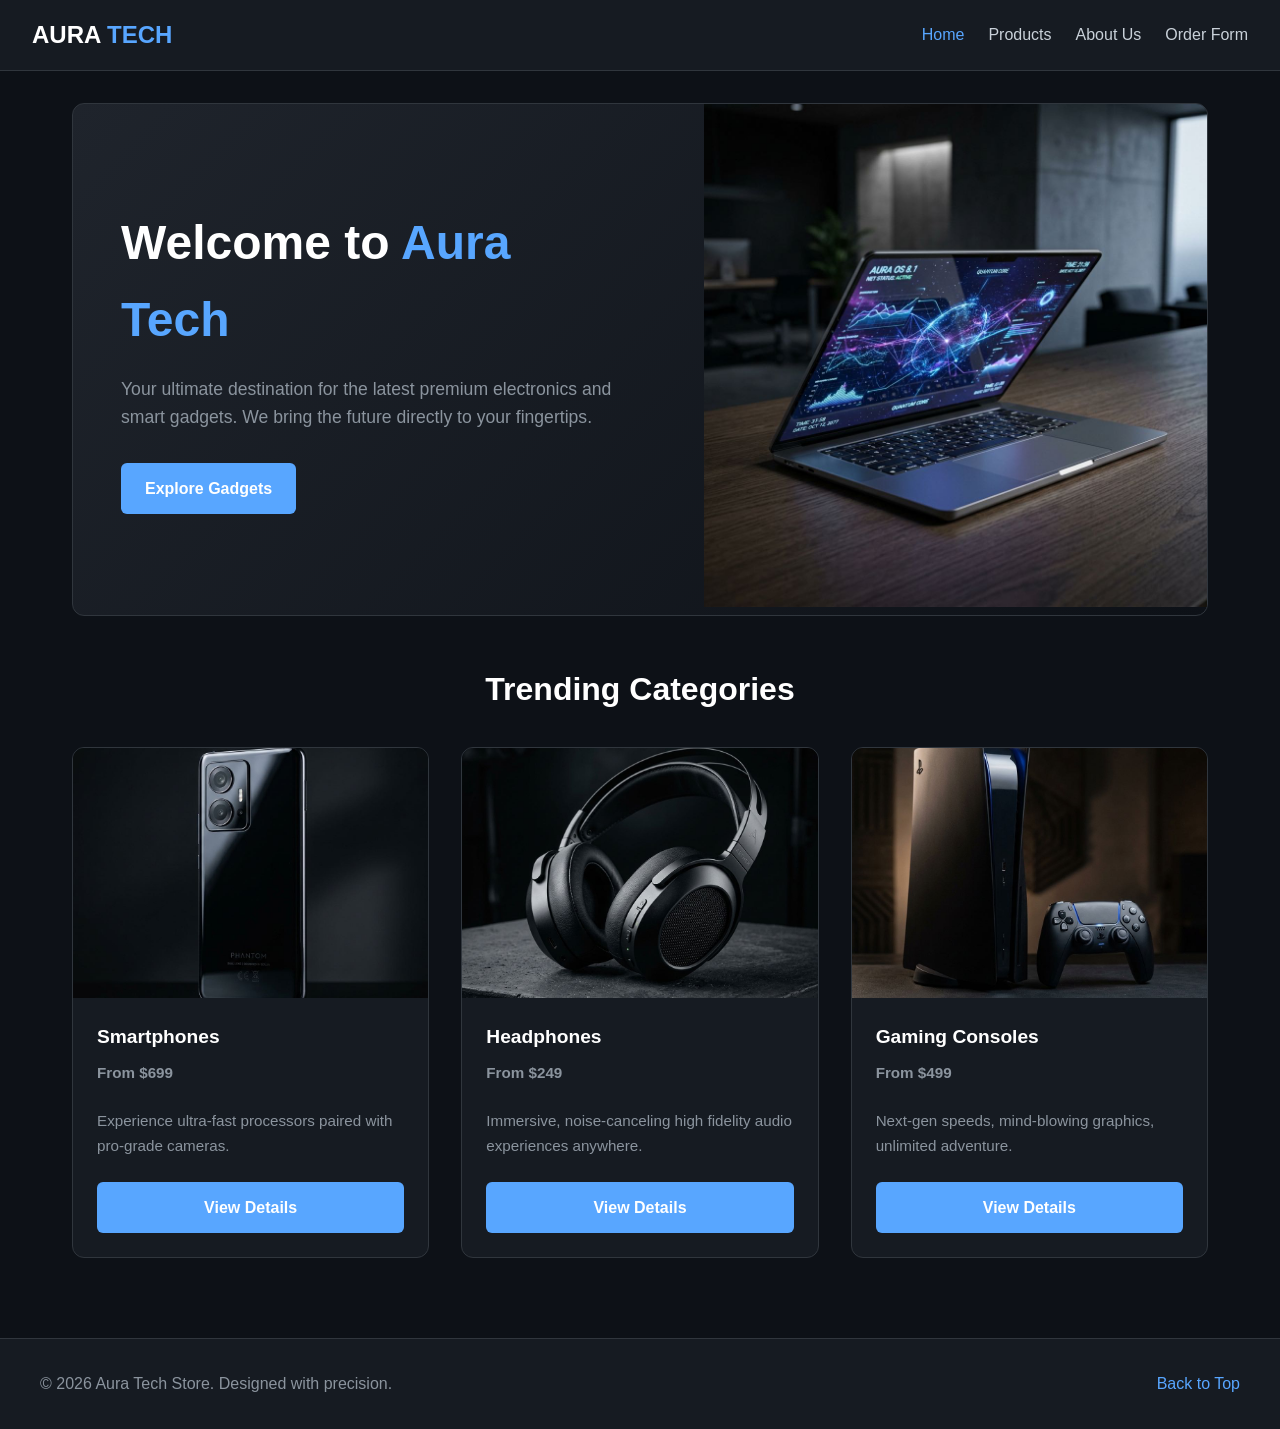
==== index.html @ d9d19e51 "initial commit" ====
<!DOCTYPE html>
<html lang="en">
<head>
    <meta charset="UTF-8">
    <meta name="viewport" content="width=device-width, initial-scale=1.0">
    <title>Aura Tech - Home</title>
    <meta name="description" content="Aura Tech - Premium destination for smart devices, laptops, and gadgets.">
    <link rel="preload" as="image" href="assets/hero_laptop.jpg">
    <link rel="stylesheet" href="css/styles.css">
</head>
<body id="top">
    <header>
        <div class="logo-container">
            <a href="index.html" class="logo-text">AURA <span class="text-primary">TECH</span></a>
        </div>
        <nav aria-label="Main Navigation">
            <ul>
                <li><a href="index.html" class="active" aria-current="page">Home</a></li>
                <li><a href="products.html">Products</a></li>
                <li><a href="about.html">About Us</a></li>
                <li><a href="order.html">Order Form</a></li>
            </ul>
        </nav>
    </header>

    <main>
        <section class="hero">
            <div class="hero-content">
                <h1>Welcome to <span>Aura Tech</span></h1>
                <p>Your ultimate destination for the latest premium electronics and smart gadgets. We bring the future directly to your fingertips.</p>
                <a href="products.html" class="btn" aria-label="Explore our gadgets">Explore Gadgets</a>
            </div>
            <div class="hero-img">
                <img src="assets/hero_laptop.jpg" alt="Premium sleek laptop partly open showing bright screen" fetchpriority="high" decoding="async" width="800" height="800">
            </div>
        </section>

        <section>
            <h2 class="section-title">Trending Categories</h2>
            <div class="products-grid">
                <article class="product-card">
                    <div class="product-image">
                        <img src="assets/product_smartphone.jpg" alt="Premium modern smartphone front view" loading="lazy" decoding="async" width="250" height="250">
                    </div>
                    <div class="product-info">
                        <h3>Smartphones</h3>
                        <p class="product-price">From $699</p>
                        <p>Experience ultra-fast processors paired with pro-grade cameras.</p>
                        <a href="products.html" class="btn" aria-label="View Smartphone Details">View Details</a>
                    </div>
                </article>
                <article class="product-card">
                    <div class="product-image">
                        <img src="assets/product_headphones.jpg" alt="Wireless noise-canceling headphones resting on a desk" loading="lazy" decoding="async" width="250" height="250">
                    </div>
                    <div class="product-info">
                        <h3>Headphones</h3>
                        <p class="product-price">From $249</p>
                        <p>Immersive, noise-canceling high fidelity audio experiences anywhere.</p>
                        <a href="products.html" class="btn" aria-label="View Headphones Details">View Details</a>
                    </div>
                </article>
                <article class="product-card">
                    <div class="product-image">
                        <img src="assets/product_console.jpg" alt="Sleek gaming console standing next to a gamepad" loading="lazy" decoding="async" width="250" height="250">
                    </div>
                    <div class="product-info">
                        <h3>Gaming Consoles</h3>
                        <p class="product-price">From $499</p>
                        <p>Next-gen speeds, mind-blowing graphics, unlimited adventure.</p>
                        <a href="products.html" class="btn" aria-label="View Console Details">View Details</a>
                    </div>
                </article>
            </div>
        </section>
    </main>

    <footer>
        <div class="footer-content">
            <p>&copy; 2026 Aura Tech Store. Designed with precision.</p>
            <a href="#top" class="back-to-top" aria-label="Scroll back to top of the page">Back to Top</a>
        </div>
    </footer>
</body>
</html>
---- css/styles.css ----
/* Custom properties for the dynamic product theme */
:root {
  --bg-color: #0d1117;
  --panel-bg: #161b22;
  --panel-border: #30363d;
  --text-main: #c9d1d9;
  --text-muted: #8b949e;
  --primary-color: #58a6ff;
  --primary-hover: #3182ce;
  --font-family: 'Inter', 'Segoe UI', Tahoma, Geneva, Verdana, sans-serif;
  --gradient-bg: linear-gradient(135deg, #1f242c 0%, #0d1117 100%);
}

* {
  box-sizing: border-box;
  margin: 0;
  padding: 0;
}

body {
  font-family: var(--font-family);
  background: var(--bg-color);
  color: var(--text-main);
  line-height: 1.6;
  min-height: 100vh;
  display: flex;
  flex-direction: column;
}

/* Header & Nav */
header {
  background-color: var(--panel-bg);
  border-bottom: 1px solid var(--panel-border);
  padding: 1rem 2rem;
  display: flex;
  justify-content: space-between;
  align-items: center;
}

.logo-container {
  display: flex;
  align-items: center;
  gap: 0.5rem;
}

.logo-text {
  font-size: 1.5rem;
  font-weight: 700;
  color: #fff;
  text-decoration: none;
}

.text-primary {
  color: var(--primary-color);
}

nav ul {
  list-style: none;
  display: flex;
  gap: 1.5rem;
}

nav a {
  color: var(--text-main);
  text-decoration: none;
  font-weight: 500;
  transition: color 0.3s;
}

nav a:hover, nav a.active {
  color: var(--primary-color);
}

/* Main Content */
main {
  flex: 1;
  padding: 2rem;
  max-width: 1200px;
  margin: 0 auto;
  width: 100%;
}

/* Hero Section */
.hero {
  display: flex;
  flex-wrap: wrap;
  gap: 2rem;
  align-items: center;
  background: var(--gradient-bg);
  border: 1px solid var(--panel-border);
  border-radius: 12px;
  overflow: hidden;
  margin-bottom: 3rem;
}

.hero-content {
  flex: 1;
  min-width: 300px;
  padding: 3rem;
}

.hero-content h1 {
  font-size: 3rem;
  margin-bottom: 1rem;
  color: #fff;
}

.hero-content h1 span {
  color: var(--primary-color);
}

.hero-content p {
  color: var(--text-muted);
  font-size: 1.1rem;
  margin-bottom: 2rem;
}

.hero-img {
  flex: 1;
  min-width: 300px;
}
.hero-img img {
  width: 100%;
  height: 100%;
  object-fit: cover;
}

.btn {
  display: inline-block;
  background-color: var(--primary-color);
  color: #fff;
  padding: 0.8rem 1.5rem;
  border-radius: 6px;
  text-decoration: none;
  font-weight: 600;
  border: none;
  cursor: pointer;
  transition: background-color 0.3s, transform 0.2s;
  font-size: 1rem;
}

.btn:hover {
  background-color: var(--primary-hover);
  transform: translateY(-2px);
}

/* Products Grid */
.section-title {
  text-align: center;
  font-size: 2rem;
  margin-bottom: 2rem;
  color: #fff;
}

.products-grid {
  display: grid;
  grid-template-columns: repeat(auto-fit, minmax(250px, 1fr));
  gap: 2rem;
  margin-bottom: 3rem;
}

/* Product Card */
.product-card {
  background-color: var(--panel-bg);
  border: 1px solid var(--panel-border);
  border-radius: 12px;
  overflow: hidden;
  transition: transform 0.3s, box-shadow 0.3s;
  display: flex;
  flex-direction: column;
}

.product-card:hover {
  transform: translateY(-5px);
  box-shadow: 0 10px 20px rgba(0,0,0,0.3);
  border-color: #58a6ff55;
}

.product-image {
  height: 250px;
  background: #000;
  display: flex;
  justify-content: center;
  align-items: center;
  overflow: hidden;
}

.product-image img {
  width: 100%;
  height: 100%;
  object-fit: cover;
  transition: transform 0.5s;
}

.product-card:hover .product-image img {
  transform: scale(1.05);
}

.product-info {
  padding: 1.5rem;
  flex: 1;
  display: flex;
  flex-direction: column;
}

.product-info h3 {
  font-size: 1.2rem;
  color: #fff;
  margin-bottom: 0.5rem;
}

.product-price {
  font-size: 1.2rem;
  font-weight: bold;
  color: var(--primary-color);
  margin-bottom: 1rem;
}

.product-info p {
  color: var(--text-muted);
  margin-bottom: 1.5rem;
  font-size: 0.95rem;
}

.product-info .btn {
  margin-top: auto;
  text-align: center;
}

/* About Section */
.about-grid {
  display: grid;
  grid-template-columns: repeat(auto-fit, minmax(300px, 1fr));
  gap: 2rem;
  margin-bottom: 3rem;
}

.info-panel {
  background-color: var(--panel-bg);
  border: 1px solid var(--panel-border);
  border-radius: 12px;
  padding: 2rem;
}

.info-panel h2 {
  color: #fff;
  margin-bottom: 1rem;
}

.info-panel p {
  color: var(--text-muted);
  margin-bottom: 1rem;
}

.info-panel img {
  width: 100%;
  border-radius: 8px;
  margin-top: 1rem;
}

/* Form Styles */
.form-panel {
  background-color: var(--panel-bg);
  border: 1px solid var(--panel-border);
  border-radius: 12px;
  padding: 3rem;
  max-width: 800px;
  margin: 0 auto;
}

.form-group {
  margin-bottom: 1.5rem;
}

.form-group label {
  display: block;
  margin-bottom: 0.5rem;
  font-weight: 600;
  color: #fff;
}

.form-control {
  width: 100%;
  padding: 0.8rem;
  background-color: var(--bg-color);
  border: 1px solid var(--panel-border);
  border-radius: 6px;
  color: #fff;
  font-family: var(--font-family);
  font-size: 1rem;
}

.form-control:focus {
  outline: none;
  border-color: var(--primary-color);
  box-shadow: 0 0 0 3px rgba(88, 166, 255, 0.2);
}

.radio-group, .checkbox-group {
  display: flex;
  gap: 1.5rem;
  flex-wrap: wrap;
  margin-top: 0.5rem;
}

.radio-group label, .checkbox-group label {
  display: flex;
  align-items: center;
  gap: 0.5rem;
  font-weight: normal;
  color: var(--text-muted);
  cursor: pointer;
}

.btn-group {
  display: flex;
  gap: 1rem;
  margin-top: 2rem;
}

.btn-secondary {
  background-color: transparent;
  border: 1px solid var(--panel-border);
  color: var(--text-main);
}

.btn-secondary:hover {
  background-color: var(--panel-border);
}

/* Table */
.summary-container {
  background-color: var(--panel-bg);
  border: 1px solid var(--panel-border);
  border-radius: 12px;
  padding: 2rem;
}

table {
  width: 100%;
  border-collapse: collapse;
  margin-top: 1rem;
}

th, td {
  padding: 1rem;
  text-align: left;
  border-bottom: 1px solid var(--panel-border);
}

th {
  background-color: rgba(255, 255, 255, 0.05);
  color: #fff;
  font-weight: 600;
}

tr:hover {
  background-color: rgba(255, 255, 255, 0.02);
}

tr:last-child td {
  border-bottom: none;
}

.empty-message {
  color: var(--text-muted);
  text-align: center;
  padding: 2rem;
}

/* Footer */
footer {
  background-color: var(--panel-bg);
  border-top: 1px solid var(--panel-border);
  padding: 2rem;
  text-align: center;
  margin-top: auto;
}

.footer-content {
  display: flex;
  justify-content: space-between;
  align-items: center;
  max-width: 1200px;
  margin: 0 auto;
}

footer p {
  color: var(--text-muted);
}

.back-to-top {
  color: var(--primary-color);
  text-decoration: none;
  font-weight: 500;
}

.back-to-top:hover {
  text-decoration: underline;
}

/* Responsive */
@media (max-width: 768px) {
  header {
    flex-direction: column;
    gap: 1rem;
  }
  
  .footer-content {
    flex-direction: column;
    gap: 1rem;
  }
}

/* Summary Page Extracted Styles */
.summary-subtitle {
  text-align: center;
  color: var(--text-muted);
  margin-bottom: 2rem;
}

.summary-panel {
  padding: 2rem;
}

.summary-actions {
  text-align: center;
  margin-top: 2rem;
}

/* Fieldset Accessibility Styles */
.form-group-fieldset {
  border: none;
  margin-bottom: 1.5rem;
  padding: 0;
}

.form-group-fieldset legend {
  display: block;
  margin-bottom: 0.5rem;
  font-weight: 600;
  color: #fff;
}
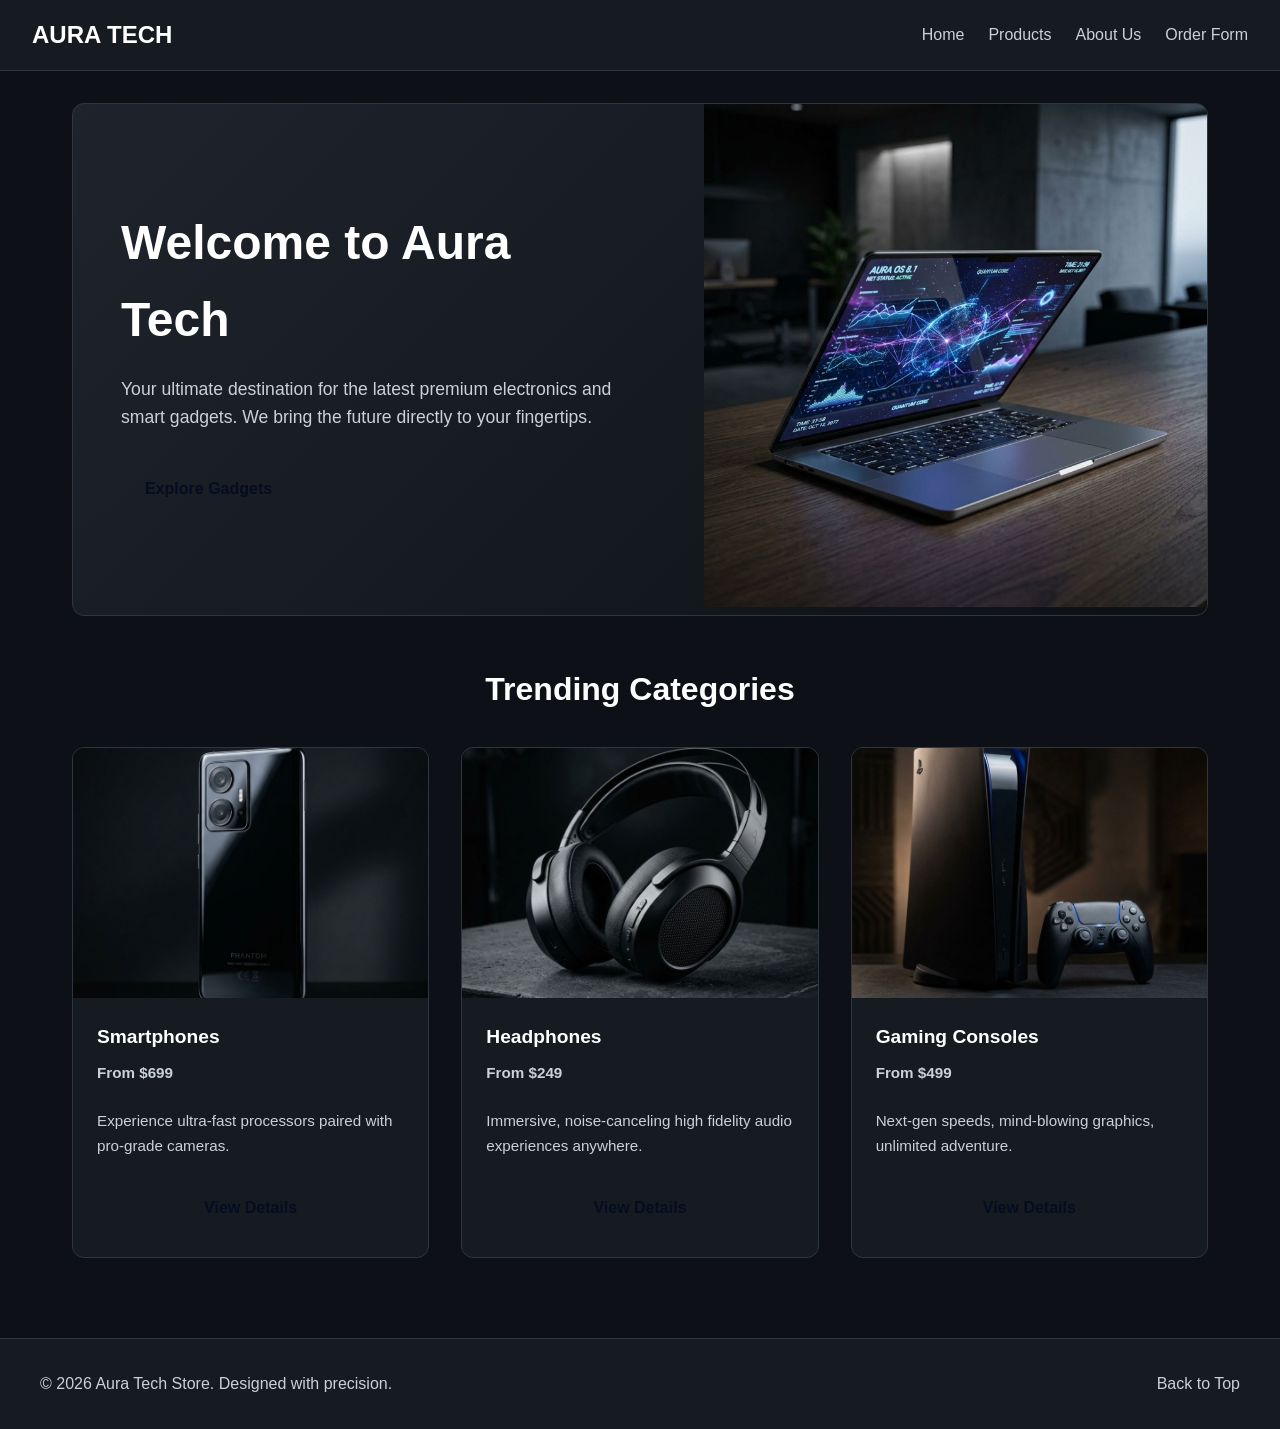
==== commit 28061b24: "updated theme colors, improved accessibility, and added form autocomplete attributes" ====
--- a/index.html
+++ b/index.html
@@ -6,6 +6,7 @@
     <title>Aura Tech - Home</title>
     <meta name="description" content="Aura Tech - Premium destination for smart devices, laptops, and gadgets.">
     <link rel="preload" as="image" href="assets/hero_laptop.jpg">
+    <meta name="theme-color" content="#0d1117">
     <link rel="stylesheet" href="css/styles.css">
 </head>
 <body id="top">
--- a/css/styles.css
+++ b/css/styles.css
@@ -4,7 +4,11 @@
   --panel-bg: #161b22;
   --panel-border: #30363d;
   --text-main: #c9d1d9;
-  --text-muted: #8b949e;
+<<<<<<< HEAD
+  --text-muted: #a3b2c6;
+=======
+  --text-muted: #b1bac4;
+>>>>>>> 0460001 ( updated theme colors, improved accessibility, and added form autocomplete attributes)
   --primary-color: #58a6ff;
   --primary-hover: #3182ce;
   --font-family: 'Inter', 'Segoe UI', Tahoma, Geneva, Verdana, sans-serif;
@@ -128,7 +132,7 @@
 .btn {
   display: inline-block;
   background-color: var(--primary-color);
-  color: #fff;
+  color: #040d21;
   padding: 0.8rem 1.5rem;
   border-radius: 6px;
   text-decoration: none;
